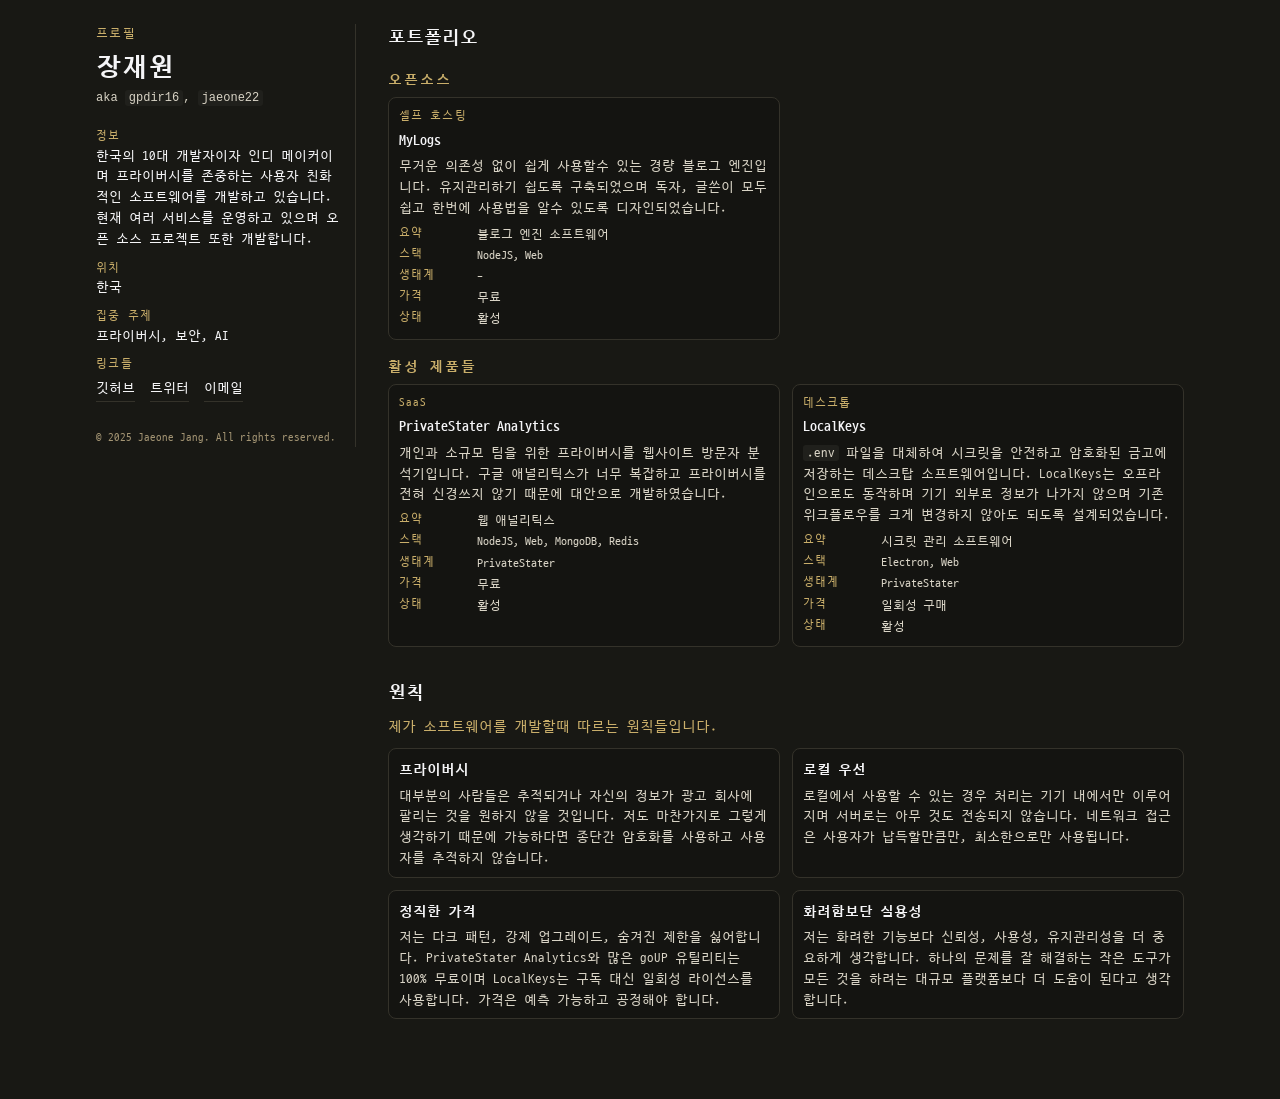
==== ko/index.html @ b5137289 "첫 커밋" ====
<!DOCTYPE html>
<html lang="ko">
    <head>
        <meta charset="UTF-8" />
        <title>My profile</title>
        <meta name="viewport" content="width=device-width, initial-scale=1" />
        <meta name="description" content="Privacy-first teen developer from South Korea. Building the PrivateStater platform (Analytics, LocalKeys) and the goUP 생태계 of small utilities." />
        <meta name="color-scheme" content="dark" />
        <link rel="stylesheet" href="/style.css" />
        <link rel="stylesheet" href="/fonts/d2coding.css" />
    </head>
    <body>
        <div class="page">
            <div class="layout">
                <!-- 사이드바 영역 -->
                <aside class="sidebar">
                    <!-- 프로필 -->
                    <section class="name-block">
                        <div class="name-label">프로필</div>
                        <h1 class="name-main">장재원</h1>
                        <div class="nickname">
                            aka <span class="inline-mono">gpdir16</span>,
                            <span class="inline-mono">jaeone22</span>
                        </div>
                    </section>

                    <section class="meta-list">
                        <div class="meta-item">
                            <span class="meta-item-label">정보</span>
                            <span class="meta-item-value"
                                >한국의 10대 개발자이자 인디 메이커이며 프라이버시를 존중하는 사용자 친화적인 소프트웨어를 개발하고 있습니다.<br />현재 여러 서비스를 운영하고 있으며 오픈 소스 프로젝트
                                또한 개발합니다.</span
                            >
                        </div>
                    </section>

                    <!-- 메타데이터 -->
                    <section class="meta-list">
                        <div class="meta-item">
                            <span class="meta-item-label">위치</span>
                            <span class="meta-item-value">한국</span>
                        </div>
                        <div class="meta-item">
                            <span class="meta-item-label">집중 주제</span>
                            <span class="meta-item-value">프라이버시, 보안, AI</span>
                        </div>
                    </section>

                    <!-- 링크 -->
                    <section class="contacts">
                        <div class="contacts-title">링크들</div>
                        <a class="contact-link" href="https://github.com/jaeone22" target="_blank" rel="noreferrer">깃허브</a>
                        <a class="contact-link" href="https://x.com/gpdir16" target="_blank" rel="noreferrer">트위터</a>
                        <a class="contact-link" href="mailto:me@gpdir16.com" target="_blank" rel="noreferrer">이메일</a>
                    </section>

                    <!-- 푸터 -->
                    <footer class="footer">
                        <span>&copy; 2025 Jaeone Jang. All rights reserved.</span>
                    </footer>
                </aside>

                <!-- 메인 콘텐츠 영역 -->
                <main class="content">
                    <!-- 포트폴리오 섹션 -->
                    <section id="portfolio" class="section">
                        <h2 class="section-title">포트폴리오</h2>

                        <!-- 오픈소스 -->
                        <h3 class="subsection-title">오픈소스</h3>
                        <div class="grid-2">
                            <!-- MyLogs -->
                            <article class="block">
                                <div class="block-meta">셀프 호스팅</div>
                                <h3 class="block-title">MyLogs</h3>
                                <p class="block-body">
                                    무거운 의존성 없이 쉽게 사용할수 있는 경량 블로그 엔진입니다. 유지관리하기 쉽도록 구축되었으며 독자, 글쓴이 모두 쉽고 한번에 사용법을 알수 있도록 디자인되었습니다.
                                </p>
                                <dl class="project-meta">
                                    <div class="project-meta-row">
                                        <dt>요약</dt>
                                        <dd>블로그 엔진 소프트웨어</dd>
                                    </div>
                                    <div class="project-meta-row">
                                        <dt>스택</dt>
                                        <dd>NodeJS, Web</dd>
                                    </div>
                                    <div class="project-meta-row">
                                        <dt>생태계</dt>
                                        <dd>-</dd>
                                    </div>
                                    <div class="project-meta-row">
                                        <dt>가격</dt>
                                        <dd>무료</dd>
                                    </div>
                                    <div class="project-meta-row">
                                        <dt>상태</dt>
                                        <dd>활성</dd>
                                    </div>
                                </dl>
                            </article>
                        </div>

                        <!-- 활성 제품들 -->
                        <h3 class="subsection-title">활성 제품들</h3>
                        <div class="grid-2">
                            <!-- PrivateStater Analytics -->
                            <article class="block">
                                <div class="block-meta">SaaS</div>
                                <h3 class="block-title">PrivateStater Analytics</h3>
                                <p class="block-body">
                                    개인과 소규모 팀을 위한 프라이버시를 웹사이트 방문자 분석기입니다. 구글 애널리틱스가 너무 복잡하고 프라이버시를 전혀 신경쓰지 않기 때문에 대안으로 개발하였습니다.
                                </p>
                                <dl class="project-meta">
                                    <div class="project-meta-row">
                                        <dt>요약</dt>
                                        <dd>웹 애널리틱스</dd>
                                    </div>
                                    <div class="project-meta-row">
                                        <dt>스택</dt>
                                        <dd>NodeJS, Web, MongoDB, Redis</dd>
                                    </div>
                                    <div class="project-meta-row">
                                        <dt>생태계</dt>
                                        <dd>PrivateStater</dd>
                                    </div>
                                    <div class="project-meta-row">
                                        <dt>가격</dt>
                                        <dd>무료</dd>
                                    </div>
                                    <div class="project-meta-row">
                                        <dt>상태</dt>
                                        <dd>활성</dd>
                                    </div>
                                </dl>
                            </article>

                            <!-- LocalKeys -->
                            <article class="block">
                                <div class="block-meta">데스크톱</div>
                                <h3 class="block-title">LocalKeys</h3>
                                <p class="block-body">
                                    <span class="inline-mono">.env</span> 파일을 대체하여 시크릿을 안전하고 암호화된 금고에 저장하는 데스크탑 소프트웨어입니다. LocalKeys는 오프라인으로도 동작하며 기기
                                    외부로 정보가 나가지 않으며 기존 위크플로우를 크게 변경하지 않아도 되도록 설계되었습니다.
                                </p>
                                <dl class="project-meta">
                                    <div class="project-meta-row">
                                        <dt>요약</dt>
                                        <dd>시크릿 관리 소프트웨어</dd>
                                    </div>
                                    <div class="project-meta-row">
                                        <dt>스택</dt>
                                        <dd>Electron, Web</dd>
                                    </div>
                                    <div class="project-meta-row">
                                        <dt>생태계</dt>
                                        <dd>PrivateStater</dd>
                                    </div>
                                    <div class="project-meta-row">
                                        <dt>가격</dt>
                                        <dd>일회성 구매</dd>
                                    </div>
                                    <div class="project-meta-row">
                                        <dt>상태</dt>
                                        <dd>활성</dd>
                                    </div>
                                </dl>
                            </article>
                        </div>
                    </section>

                    <!-- 원칙 섹션 -->
                    <section id="principles" class="section">
                        <h2 class="section-title">원칙</h2>
                        <p class="section-subtitle">제가 소프트웨어를 개발할때 따르는 원칙들입니다.</p>
                        <div class="grid-2">
                            <article class="block">
                                <h3 class="block-title">프라이버시</h3>
                                <p class="block-body">
                                    대부분의 사람들은 추적되거나 자신의 정보가 광고 회사에 팔리는 것을 원하지 않을 것입니다. 저도 마찬가지로 그렇게 생각하기 때문에 가능하다면 종단간 암호화를 사용하고
                                    사용자를 추적하지 않습니다.
                                </p>
                            </article>
                            <article class="block">
                                <h3 class="block-title">로컬 우선</h3>
                                <p class="block-body">
                                    로컬에서 사용할 수 있는 경우 처리는 기기 내에서만 이루어지며 서버로는 아무 것도 전송되지 않습니다. 네트워크 접근은 사용자가 납득할만큼만, 최소한으로만 사용됩니다.
                                </p>
                            </article>
                            <article class="block">
                                <h3 class="block-title">정직한 가격</h3>
                                <p class="block-body">
                                    저는 다크 패턴, 강제 업그레이드, 숨겨진 제한을 싫어합니다. PrivateStater Analytics와 많은 goUP 유틸리티는 100% 무료이며 LocalKeys는 구독 대신 일회성 라이선스를
                                    사용합니다. 가격은 예측 가능하고 공정해야 합니다.
                                </p>
                            </article>
                            <article class="block">
                                <h3 class="block-title">화려함보단 실용성</h3>
                                <p class="block-body">
                                    저는 화려한 기능보다 신뢰성, 사용성, 유지관리성을 더 중요하게 생각합니다. 하나의 문제를 잘 해결하는 작은 도구가 모든 것을 하려는 대규모 플랫폼보다 더 도움이 된다고
                                    생각합니다.
                                </p>
                            </article>
                        </div>
                    </section>
                </main>
            </div>
        </div>
    </body>
</html>
---- style.css ----
/* ========= 기본 설정 ========= */
* {
    box-sizing: border-box;
}

html,
body {
    margin: 0;
    padding: 0;
}

body {
    font-family: D2Coding, "D2 coding", monospace;
    background-color: rgb(24, 24, 20);
    color: #f5f5f7;
    line-height: 1.6;
}

a {
    color: inherit;
    text-decoration: none;
}

a:focus-visible {
    outline: 2px solid #e1c36e;
    outline-offset: 2px;
}

/* ========= 전체 레이아웃 ========= */

.page {
    max-width: 1120px;
    margin: 0 auto;
    padding: 24px 16px 48px;
}

.layout {
    display: grid;
    grid-template-columns: 260px minmax(0, 1fr);
    gap: 32px;
}

@media (max-width: 880px) {
    .layout {
        grid-template-columns: 1fr;
    }
}

/* ========= 사이드바 ========= */

.sidebar {
    position: sticky;
    top: 16px;
    align-self: flex-start;
    border-right: 1px solid rgb(52, 50, 42);
    padding-right: 16px;
}

@media (max-width: 880px) {
    .sidebar {
        position: static;
        border-right: none;
        border-bottom: 1px solid rgb(52, 50, 42);
        padding-right: 0;
        padding-bottom: 16px;
        margin-bottom: 16px;
    }
}

.name-block {
    margin-bottom: 20px;
}

.name-label {
    font-size: 12px;
    text-transform: uppercase;
    letter-spacing: 0.12em;
    color: #c9ae6a;
}

.name-main {
    font-size: 26px;
    margin: 4px 0 0;
}

.nickname {
    font-family: "SF Mono", ui-monospace, Menlo, Consolas, monospace;
    font-size: 12px;
    color: #d9d4c6;
}

.meta-list {
    font-size: 13px;
}

.meta-item-label {
    display: block;
    font-size: 11px;
    text-transform: uppercase;
    letter-spacing: 0.12em;
    color: #c9ae6a;
}

.meta-item-value {
    color: #f5f5f7;
}

.meta-item {
    margin-bottom: 10px;
}

.contacts {
    font-size: 13px;
}

.contacts-title {
    font-size: 11px;
    text-transform: uppercase;
    letter-spacing: 0.12em;
    color: #c9ae6a;
    margin-bottom: 4px;
}

.contact-link {
    display: inline-block;
    margin-right: 8px;
    margin-bottom: 4px;
    padding-bottom: 2px;
    border-bottom: 1px solid rgb(52, 50, 42);
}

.contact-link:hover {
    border-color: #e1c36e;
}

/* ========= 메인 콘텐츠 영역 ========= */

.section {
    margin-bottom: 32px;
}

.section-title {
    font-size: 18px;
    margin: 0 0 8px;
}

.section-subtitle {
    margin: 0 0 10px;
    font-size: 14px;
    color: #c9ae6a;
}

.section-body {
    margin: 0 0 6px;
    font-size: 14px;
    color: #d9d4c6;
}

.section-body + .section-body {
    margin-top: 2px;
}

.inline-mono {
    background-color: rgb(32, 32, 28);
    padding: 1px 4px;
    border-radius: 3px;
}

/* ========= 카드 / 그리드 ========= */

.grid-2 {
    display: grid;
    grid-template-columns: 1fr 1fr;
    gap: 12px;
}

@media (max-width: 720px) {
    .grid-2 {
        grid-template-columns: 1fr;
    }
}

.block {
    border: 1px solid rgb(52, 50, 42);
    border-radius: 8px;
    padding: 10px 10px 8px;
    background-color: rgb(20, 20, 17);
}

.block-title {
    margin: 0 0 4px;
    font-size: 14px;
}

.block-meta {
    margin: 0 0 4px;
    font-size: 11px;
    color: #c9ae6a;
    letter-spacing: 0.10em;
}

.block-body {
    margin: 0;
    font-size: 13px;
    color: #d9d4c6;
}

.subsection-title {
    font-size: 14px;
    text-transform: uppercase;
    letter-spacing: 0.14em;
    color: #c9ae6a;
    margin: 16px 0 6px;
}

/* ========= 프로젝트 메타 (포트폴리오용) ========= */

.project-meta {
    margin: 6px 0 0;
    padding: 0;
}

.project-meta-row {
    display: flex;
    gap: 8px;
    margin-bottom: 2px;
}

.project-meta dt {
    min-width: 70px;
    font-size: 11px;
    text-transform: uppercase;
    letter-spacing: 0.08em;
    color: #c9ae6a;
}

.project-meta dd {
    margin: 0;
    font-size: 12px;
    color: #d9d4c6;
}

/* ========= 타임라인 ========= */

.timeline {
    list-style: none;
    margin: 8px 0 0;
    padding: 0;
    font-size: 13px;
    color: #d9d4c6;
}

.timeline-item {
    margin-bottom: 10px;
}

.timeline-year {
    font-size: 12px;
    text-transform: uppercase;
    letter-spacing: 0.12em;
    color: #c9ae6a;
}

.timeline-body {
    margin: 2px 0 0;
}

/* ========= 푸터 ========= */

.footer {
    margin-top: 24px;
    font-size: 11px;
    color: #a39473;
}
---- fonts/d2coding.css ----
/*
 * D2 coding (Korean) http://dev.naver.com/projects/d2coding/
 */
@font-face {
    font-family: "D2 coding";
    font-style: normal;
    font-weight: 400;
    src: url("D2Coding.woff2") format("woff2"), url("D2Coding.woff") format("woff");
}
@font-face {
    font-family: "D2 coding";
    font-style: normal;
    font-weight: 700;
    src: url("D2CodingBold.woff2") format("woff2"), url("D2CodingBold.woff") format("woff");
}
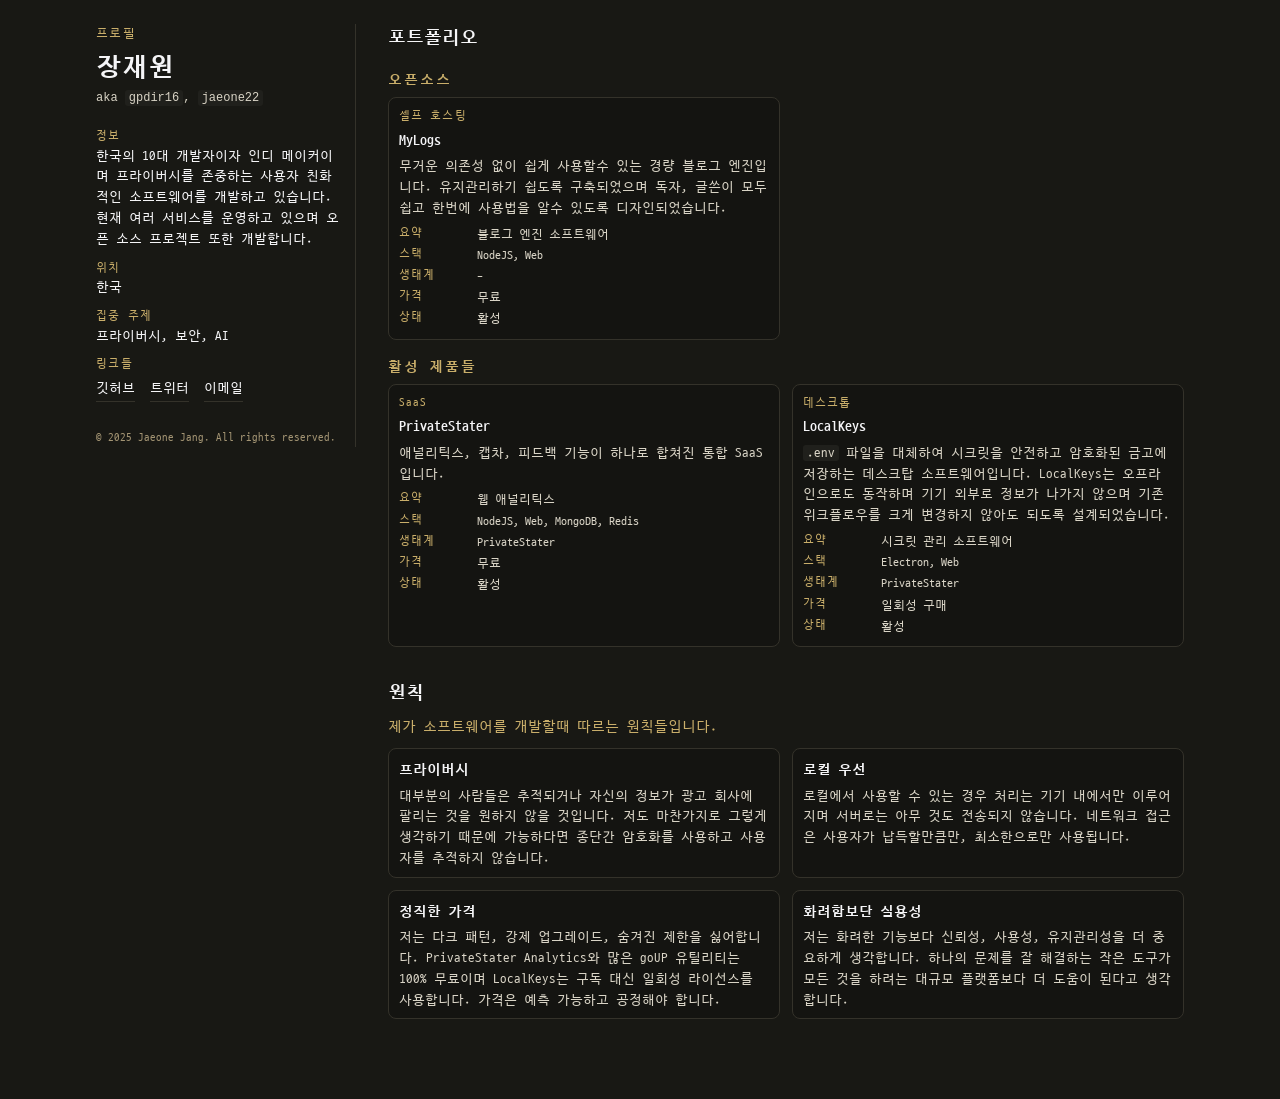
==== commit a2357b71: "2" ====
--- a/ko/index.html
+++ b/ko/index.html
@@ -104,12 +104,12 @@
                         <!-- 활성 제품들 -->
                         <h3 class="subsection-title">활성 제품들</h3>
                         <div class="grid-2">
-                            <!-- PrivateStater Analytics -->
+                            <!-- PrivateStater -->
                             <article class="block">
                                 <div class="block-meta">SaaS</div>
-                                <h3 class="block-title">PrivateStater Analytics</h3>
-                                <p class="block-body">
-                                    개인과 소규모 팀을 위한 프라이버시를 웹사이트 방문자 분석기입니다. 구글 애널리틱스가 너무 복잡하고 프라이버시를 전혀 신경쓰지 않기 때문에 대안으로 개발하였습니다.
+                                <h3 class="block-title">PrivateStater</h3>
+                                <p class="block-body">
+                                    애널리틱스, 캡차, 피드백 기능이 하나로 합쳐진 통합 SaaS입니다.
                                 </p>
                                 <dl class="project-meta">
                                     <div class="project-meta-row">
